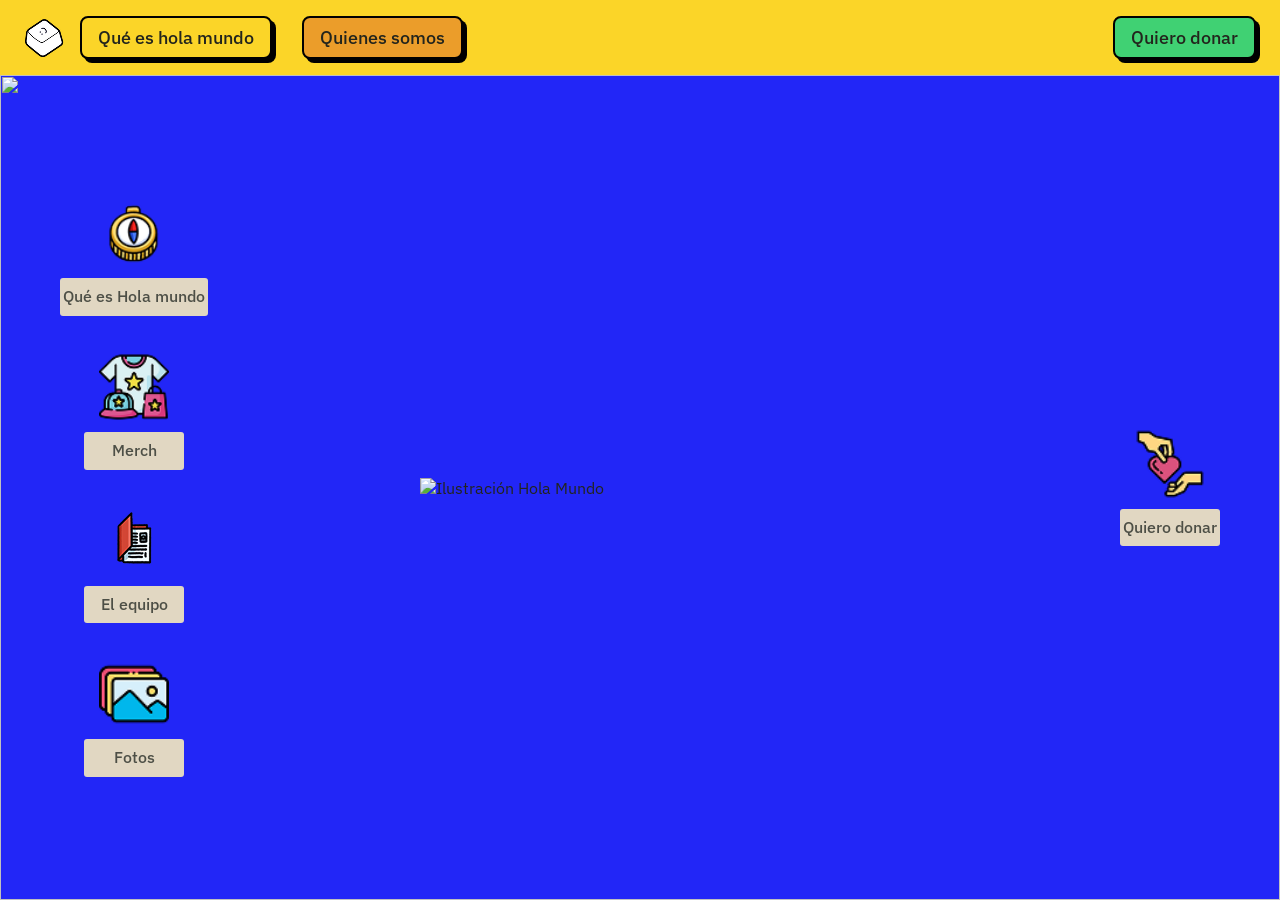
==== index.html @ 10edfa1c "Primer commit: sitio completo con sistema de ventanas y Fotos" ====
<!DOCTYPE html>
<html lang="es">
<head>
  <meta charset="UTF-8">
  <meta name="viewport" content="width=device-width, initial-scale=1.0">
  <title>Hola Mundo</title>
  <link rel="preconnect" href="https://fonts.googleapis.com">
  <link rel="preconnect" href="https://fonts.gstatic.com" crossorigin>
  <link href="https://fonts.googleapis.com/css2?family=IBM+Plex+Sans:ital,wght@0,400;0,500;0,600;0,700;1,500&display=swap" rel="stylesheet">
  <link rel="stylesheet" href="assets/css/styles.css">
  <link rel="stylesheet" href="assets/css/home.css">
  <!-- window.css se necesita aquí también: las páginas que se abren como
       "ventana" se inyectan DENTRO de index.html, así que sus estilos
       deben estar cargados de antemano. -->
  <link rel="stylesheet" href="assets/css/window.css">
</head>
<body class="page-home">

  <!-- El navbar vive en partials/navbar.html y se inyecta aquí vía fetch
       (ver assets/js/main.js → loadNavbar()). Así queda separado del
       resto del home, más fácil de mantener si en el futuro se reutiliza. -->
  <div id="navbar-slot"></div>

  <main class="home-hero">
    <img class="home-hero__bg" src="assets/img/bg-lines.png" alt="" aria-hidden="true">

    <div class="home-hero__illustration">
      <img src="assets/img/illustration-group.png" alt="Ilustración Hola Mundo">
    </div>

    <div class="home-hero__content">
      <ul class="home-nav-list">
        <li>
          <a href="que-es.html" data-window="que-es.html" class="icon-nav">
            <span class="icon-nav__icon">
              <img src="assets/img/icon/icon-que-es.png" alt="">
            </span>
            <span class="icon-nav__label">Qué es Hola mundo</span>
          </a>
        </li>
        <li>
          <a href="merch.html" data-window="merch.html" class="icon-nav">
            <span class="icon-nav__icon">
              <img src="assets/img/icon/icon-merch.png" alt="">
            </span>
            <span class="icon-nav__label">Merch</span>
          </a>
        </li>
        <li>
          <a href="equipo.html" data-window="equipo.html" class="icon-nav">
            <span class="icon-nav__icon">
              <img src="assets/img/icon/icon-equipo.png" alt="">
            </span>
            <span class="icon-nav__label">El equipo</span>
          </a>
        </li>
        <li>
          <a href="fotos.html" data-window="fotos.html" class="icon-nav">
            <span class="icon-nav__icon">
              <img src="assets/img/icon/icon-fotos.png" alt="">
            </span>
            <span class="icon-nav__label">Fotos</span>
          </a>
        </li>
      </ul>

      <div class="home-hero__donate">
        <a href="dona.html" data-window="dona.html" class="icon-nav">
          <span class="icon-nav__icon">
            <img src="assets/img/icon/icon-donar.png" alt="">
          </span>
          <span class="icon-nav__label">Quiero donar</span>
        </a>
      </div>
    </div>
  </main>

  <!-- Contenedor donde se inyecta cada "ventana" (que-es.html, merch.html,
       etc.) cuando el usuario hace clic en un enlace con [data-window].
       Ver assets/js/main.js. -->
  <div class="window-overlay" id="window-overlay" hidden>
    <div class="window-overlay__slot" id="window-overlay-slot"></div>
  </div>

  <script src="assets/js/main.js"></script>
</body>
</html>
---- assets/css/styles.css ----
/* =============================================
   Hola Mundo — Estilos compartidos
   Reset + variables + componentes reutilizables
   ============================================= */

/* ---- Reset básico ---- */
*,
*::before,
*::after {
  box-sizing: border-box;
}

html,
body {
  margin: 0;
  padding: 0;
}

img {
  display: block;
  max-width: 100%;
}

button {
  font-family: inherit;
  border: none;
  background: none;
  cursor: pointer;
}

a {
  text-decoration: none;
  color: inherit;
}

ul {
  list-style: none;
  margin: 0;
  padding: 0;
}

/* ---- Variables de diseño ---- */
:root {
  /* Colores de marca */
  --color-yellow: #fbd528;
  --color-orange: #eb9d2a;
  --color-green: #40d173;
  --color-blue: #2226f7;
  --color-beige: #e1d7c2;

  /* Texto */
  --color-text-dark: #23251d;
  --color-text-gray: #4d4f46;
  --color-black: #000000;

  /* Tipografía */
  --font-main: 'IBM Plex Sans', system-ui, sans-serif;

  /* Efecto de botón "3D" (offset shadow estilo neo-brutalista) */
  --shadow-offset: 4px;
}

body {
  font-family: var(--font-main);
  color: var(--color-text-dark);
}

/* =============================================
   Botones reutilizables
   Estilo "3D": borde negro + sombra sólida offset
   ============================================= */

.btn {
  display: inline-flex;
  align-items: center;
  justify-content: center;
  padding: 8px 16px;
  min-height: 38px;
  border: 2px solid var(--color-black);
  border-radius: 8px;
  font-family: var(--font-main);
  font-weight: 500;
  font-size: 18px;
  color: var(--color-text-dark);
  box-shadow: var(--shadow-offset) var(--shadow-offset) 0 var(--color-black);
  transition: transform 0.12s ease, box-shadow 0.12s ease;
  white-space: nowrap;
}

.btn:hover {
  transform: translate(-2px, -2px);
  box-shadow: calc(var(--shadow-offset) + 2px) calc(var(--shadow-offset) + 2px) 0 var(--color-black);
}

.btn:active {
  transform: translate(0, 0);
  box-shadow: 1px 1px 0 var(--color-black);
}

.btn--secondary {
  background-color: var(--color-orange);
}

/* Botón secundario "activo" (página actual) usa amarillo */
.btn--secondary.is-active {
  background-color: var(--color-yellow);
}

.btn--primary {
  background-color: var(--color-green);
}

/* ---- Íconos de navegación (home hub) ---- */
.icon-nav {
  display: flex;
  flex-direction: column;
  align-items: center;
  gap: 10px;
  background: none;
}

.icon-nav__icon {
  display: flex;
  align-items: center;
  justify-content: center;
  width: 70px;
  height: 70px;
  transition: transform 0.18s ease;
}

.icon-nav__icon img {
  width: 100%;
  height: 100%;
  object-fit: contain;
  filter: drop-shadow(0 0 0 rgba(0, 0, 0, 0));
  transition: filter 0.18s ease;
}

.icon-nav__label {
  display: flex;
  align-items: center;
  justify-content: center;
  padding: 10px 3px;
  background-color: var(--color-beige);
  border-radius: 3px;
  color: var(--color-text-gray);
  font-size: 16px;
  font-weight: 500;
  text-align: center;
  min-width: 100px;
  line-height: 1.1;
  transition: background-color 0.18s ease, color 0.18s ease;
}

.icon-nav:hover .icon-nav__icon,
.icon-nav:focus-visible .icon-nav__icon {
  transform: translateY(-4px) scale(1.08);
}

.icon-nav:hover .icon-nav__icon img,
.icon-nav:focus-visible .icon-nav__icon img {
  filter: drop-shadow(0 4px 6px rgba(0, 0, 0, 0.25));
}

.icon-nav:hover .icon-nav__label,
.icon-nav:focus-visible .icon-nav__label {
  background-color: var(--color-yellow);
  color: var(--color-text-dark);
}

/* =============================================
   Header / Menubar
   ============================================= */

.site-header {
  position: sticky;
  top: 0;
  z-index: 60; /* por debajo del overlay (100), pero siempre por encima del contenido del home */
  display: flex;
  align-items: center;
  gap: 16px;
  padding: 16px 24px;
  background-color: var(--color-yellow);
  flex-shrink: 0;
}

.site-header__logo {
  width: 40px;
  height: 40px;
  flex-shrink: 0;
}

.site-header__logo img {
  width: 100%;
  height: 100%;
  object-fit: cover;
}

/* ---- Versión con texto (pantallas grandes) ---- */
.site-header__nav-text {
  display: flex;
  flex: 1;
  align-items: center;
  justify-content: space-between;
  gap: 16px;
}

.site-header__nav {
  display: flex;
  align-items: center;
  gap: 30px;
  flex-wrap: wrap;
}

/* ---- Versión con solo ícono (pantallas chicas) ----
   Oculta por defecto; el media query de abajo la muestra y esconde
   la de texto en su lugar. */
.site-header__icon-nav {
  display: none;
  flex: 1;
  align-items: center;
  justify-content: center;
  gap: 16px;
  flex-wrap: wrap;
}

@media (max-width: 700px) {
  .site-header__nav-text {
    display: none;
  }

  .site-header__icon-nav {
    display: flex;
  }
}

/* Botón de solo ícono — mismo lenguaje visual 3D (borde + sombra sólida)
   que .btn, pero cuadrado y sin texto. */
.icon-btn {
  display: flex;
  align-items: center;
  justify-content: center;
  width: 44px;
  height: 44px;
  padding: 8px;
  border: 2px solid var(--color-black);
  border-radius: 8px;
  box-shadow: 4px 4px 0 var(--color-black);
  transition: transform 0.12s ease, box-shadow 0.12s ease;
  flex-shrink: 0;
}

.icon-btn img {
  width: 100%;
  height: 100%;
  object-fit: contain;
}

.icon-btn:hover {
  transform: translate(-2px, -2px);
  box-shadow: 6px 6px 0 var(--color-black);
}

.icon-btn:active {
  transform: translate(0, 0);
  box-shadow: 1px 1px 0 var(--color-black);
}

.icon-btn--secondary {
  background-color: var(--color-orange);
}

.icon-btn--secondary.is-active {
  background-color: var(--color-yellow);
}

.icon-btn--primary {
  background-color: var(--color-green);
}

/* Utilidad de accesibilidad: oculta visualmente pero deja disponible a lectores de pantalla */
.visually-hidden {
  position: absolute;
  width: 1px;
  height: 1px;
  padding: 0;
  margin: -1px;
  overflow: hidden;
  clip: rect(0, 0, 0, 0);
  white-space: nowrap;
  border: 0;
}
---- assets/css/home.css ----
/* =============================================
   Home — Estilos específicos
   ============================================= */

/* El body de esta página (marcado con .page-home) ocupa exactamente el
   alto de la pantalla: header + hero se reparten el espacio con flexbox,
   en vez de que el hero calcule su alto con un "calc(100vh - Npx)" fijo
   que fácilmente se desincroniza y obliga a hacer scroll. */
body.page-home {
  display: flex;
  flex-direction: column;
  min-height: 100vh;
}

.home-hero {
  position: relative;
  display: flex;
  flex: 1;
  min-height: 0; /* permite que flex calcule la altura real disponible, sin desbordar */
  flex-direction: column;
  width: 100%;
  background-color: var(--color-blue);
  overflow: hidden;
}

/* Patrón de líneas decorativo de fondo */
.home-hero__bg {
  position: absolute;
  inset: 0;
  width: 100%;
  height: 100%;
  object-fit: cover;
  pointer-events: none;
  z-index: 0;
}

/* Ilustración central (logo grande) */
.home-hero__illustration {
  position: absolute;
  top: 50%;
  left: 50%;
  transform: translate(-50%, -50%);
  width: min(440px, 60vw);
  z-index: 1;
  pointer-events: none;
}

.home-hero__illustration img {
  width: 100%;
  height: auto;
}

/* Fila principal: navegación ilustrada izquierda + donar derecha */
.home-hero__content {
  position: relative;
  z-index: 2;
  display: flex;
  align-items: center;
  justify-content: space-between;
  flex: 1;
  width: 100%;
  padding: 40px 60px;
  gap: 24px;
}

.home-nav-list {
  display: flex;
  flex-direction: column;
  gap: 36px;
}

.home-hero__donate {
  display: flex;
  align-items: flex-end;
  height: 100%;
}

/* ---- Responsive ---- */
@media (max-width: 900px) {
  .home-hero__content {
    flex-direction: column;
    justify-content: center;
    padding: 48px 24px;
    gap: 48px;
  }

  .home-nav-list {
    display: grid;
    grid-template-columns: repeat(2, 1fr);
    justify-items: center;
    row-gap: 32px;
    column-gap: 24px;
  }

  /* En desktop la ilustración se centra con position:absolute (queda
     detrás/entre los íconos a propósito). En móvil eso provoca que quede
     ENCIMA del grid de íconos sin importar cuántos haya, tapándolos
     (bug reportado). Acá la sacamos del posicionamiento absoluto para que
     vuelva a fluir en el documento — como es el primer elemento dentro
     de .home-hero, queda arriba del todo, sin pisar nada. */
  .home-hero__illustration {
    position: static;
    transform: none;
    width: min(200px, 55vw);
    margin: 16px auto 0;
  }
}

@media (max-width: 480px) {
  .home-hero__donate .icon-nav__label,
  .home-nav-list .icon-nav__label {
    min-width: 80px;
    font-size: 14px;
  }

  /* El navbar de solo-ícono ya es compacto (logo + 3 botones de 44px),
     así que no necesita apilarse — solo achicamos un poco el gap para
     pantallas muy angostas. */
  .site-header {
    padding: 12px 16px;
    gap: 10px;
  }

  .site-header__icon-nav {
    gap: 10px;
  }
}
---- assets/css/window.css ----
/* =============================================
   Window chrome — estilo "ventana de navegador"
   Compartido por TODAS las páginas excepto Home,
   ya que cada página se simula como una ventana
   emergente flotando sobre el escritorio (index.html)
   ============================================= */

/* =============================================
   Overlay de ventanas sobre index.html (Opción C:
   fetch + inyección). El contenido de cada página
   se copia dentro de #window-overlay-slot mediante JS.
   Ver assets/js/main.js.
   ============================================= */

:root {
  /* JS actualiza este valor con el alto real del navbar amarillo */
  --header-height: 96px;
}

.window-overlay {
  position: fixed;
  top: var(--header-height);
  left: 0;
  right: 0;
  bottom: 0;
  z-index: 100;
  display: flex;
  align-items: center;
  justify-content: center;
  padding: 40px 24px;

  /* Fondo borroso: se ve el escritorio (íconos, fondo azul) difuminado
     detrás de la ventana. El navbar amarillo queda AFUERA de esta capa
     (empieza en top: var(--header-height)), así que siempre se ve nítido. */
  background-color: rgba(20, 20, 15, 0.18);
  backdrop-filter: blur(10px);
  -webkit-backdrop-filter: blur(10px);

  /* Fade in/out del overlay completo */
  opacity: 0;
  visibility: hidden;
  transition: opacity 0.25s ease, visibility 0s linear 0.25s;
}

.window-overlay.is-open {
  opacity: 1;
  visibility: visible;
  transition: opacity 0.25s ease, visibility 0s linear 0s;
}

.window-overlay[hidden] {
  display: none;
}

.window-overlay__slot {
  width: 100%;
  display: flex;
  justify-content: center;
}

/* La .window inyectada hereda su propio estilo de window.css;
   aquí controlamos el límite de alto Y la animación de entrada/salida
   (fade + leve escala) de la ventana en sí. */
.window-overlay .window {
  max-height: calc(100vh - var(--header-height) - 80px);
  opacity: 0;
  transform: scale(0.97) translateY(6px);
  transition: opacity 0.25s ease, transform 0.25s ease;
}

.window-overlay.is-open .window {
  opacity: 1;
  transform: scale(1) translateY(0);
}

/* ---- Estado "maximizado": ocupa todo el espacio debajo del navbar,
   el navbar amarillo se mantiene siempre visible arriba. ---- */
.window-overlay.is-maximized {
  padding: 0;
  align-items: stretch;
  justify-content: stretch;
}

.window-overlay.is-maximized .window {
  width: 100%;
  height: 100%;
  max-width: none;
  max-height: none;
  border-radius: 0;
}

@media (max-width: 700px) {
  .window-overlay {
    padding: 12px;
  }

  .window-overlay .window {
    max-height: calc(100vh - var(--header-height) - 24px);
  }
}

/* ---- Fondo de "escritorio" mientras la ventana no está
   integrada aún vía JS sobre index.html ---- */
.desktop-backdrop {
  display: flex;
  align-items: center;
  justify-content: center;
  min-height: 100vh;
  padding: 40px 20px;
  background-color: var(--color-blue);
}

/* ---- Contenedor de la ventana ---- */
.window {
  display: flex;
  flex-direction: column;
  align-items: center;
  width: 100%;
  max-width: 972px;
  max-height: 90vh;
  background-color: #fff;
  border: 1px solid #9ea096;
  border-radius: 4px;
  box-shadow: 0px 25px 50px -12px rgba(0, 0, 0, 0.25);
  overflow: hidden;
}

/* ---- Barra de título (verde) ---- */
.window__titlebar {
  display: flex;
  align-items: center;
  gap: 19px;
  width: 100%;
  flex-shrink: 0;
  padding: 4px 2px;
  background-color: var(--color-green);
  border-bottom: 1px solid #bfc1b7;
  backdrop-filter: blur(32px);
  flex-shrink: 0;
}

.window__menu {
  display: flex;
  align-items: center;
  gap: 2px;
  width: 46px;
  height: 28px;
  flex-shrink: 0;
  padding: 0 4px;
}

.window__menu img {
  width: 20px;
  height: 20px;
}

.window__address {
  display: flex;
  flex: 1;
  align-items: center;
  justify-content: center;
  gap: 8px;
  height: 20px;
  overflow: hidden;
}

.window__address-title {
  font-family: var(--font-main);
  font-weight: 600;
  font-size: 14px;
  color: var(--color-text-dark);
  white-space: nowrap;
}

.window__address-icon {
  width: 24px;
  height: 24px;
  flex-shrink: 0;
}

.window__actions {
  display: flex;
  align-items: center;
  gap: 4px;
  flex-shrink: 0;
  padding-right: 6px;
}

.window__action-btn {
  display: flex;
  align-items: center;
  justify-content: center;
  width: 28px;
  height: 27px;
  border-radius: 4px;
  border: 1px solid transparent;
}

.window__action-btn img {
  width: 18px;
  height: 18px;
}

.window__action-btn:hover {
  background-color: rgba(255, 255, 255, 0.35);
}

/* ---- Cuerpo de la ventana (contenido, con scroll propio) ---- */
.window__body {
  width: 100%;
  flex: 1;
  min-height: 0; /* clave: permite que overflow-y:auto funcione dentro de un contenedor flex */
  padding: 32px 63px;
  overflow-y: auto;
}

@media (max-width: 700px) {
  .window__body {
    padding: 24px 24px;
  }
}

/* =============================================
   Contenido tipo artículo (usado dentro de .window__body)
   ============================================= */

.article-header {
  position: relative;
  display: flex;
  flex-direction: column;
  gap: 12px;
  padding-right: 200px;
  margin-bottom: 24px;
}

.article-header__image {
  position: absolute;
  top: 0;
  right: -16px;
  width: 200px;
  height: auto;
}

.article-header__title {
  font-family: var(--font-main);
  font-weight: 700;
  font-size: 30px;
  letter-spacing: -0.75px;
  line-height: 1.2;
  color: #111827;
  margin: 0;
}

.article-header__desc {
  font-family: var(--font-main);
  font-weight: 400;
  font-size: 16px;
  line-height: 1.5;
  color: #374151;
  margin: 0;
}

.article-section {
  margin-bottom: 24px;
}

.article-section__title {
  font-family: var(--font-main);
  font-weight: 700;
  font-size: 20px;
  letter-spacing: -0.5px;
  color: #111827;
  margin: 0 0 12px;
}

.article-section p {
  font-family: var(--font-main);
  font-size: 16px;
  line-height: 1.5;
  color: #374151;
  margin: 0 0 12px;
}

.article-section p:last-child {
  margin-bottom: 0;
}

.article-section strong {
  font-weight: 500;
}

/* =============================================
   Acordeón "Contenido"
   ============================================= */

.accordion-title {
  font-family: var(--font-main);
  font-weight: 600;
  font-size: 18px;
  letter-spacing: -0.45px;
  color: #111827;
  margin: 0 0 12px;
}

.accordion {
  border: 1px solid #bfc1b7;
  border-radius: 4px;
  overflow: hidden;
}

.accordion__item {
  border-top: 1px solid #bfc1b7;
  background-color: #fff;
}

.accordion__item:first-child {
  border-top: none;
}

.accordion__summary {
  display: flex;
  align-items: center;
  gap: 52px;
  padding: 12px 32px;
  cursor: pointer;
  list-style: none;
}

.accordion__summary::-webkit-details-marker {
  display: none;
}

.accordion__title-group {
  display: flex;
  flex: 1;
  align-items: center;
  gap: 12px;
  min-width: 0;
}

.accordion__icon {
  width: 24px;
  height: 24px;
  flex-shrink: 0;
}

.accordion__label {
  font-family: var(--font-main);
  font-weight: 700;
  font-size: 16px;
  color: #000;
}

.accordion__chevron {
  width: 24px;
  height: 24px;
  flex-shrink: 0;
  transition: transform 0.2s ease;
}

.accordion__item[open] .accordion__chevron {
  transform: rotate(180deg);
}

.accordion__content {
  padding: 0 32px 16px calc(32px + 24px + 12px);
  font-family: var(--font-main);
  font-size: 15px;
  line-height: 1.5;
  color: #374151;
}

/* =============================================
   Página "El equipo"
   ============================================= */

.window__body--equipo {
  display: flex;
  flex-direction: column;
  gap: 10px;
}

.window__body--equipo .article-header__title {
  padding-right: 0;
  margin-bottom: 0;
}

.team-banner {
  width: 100%;
  aspect-ratio: 886 / 301;
  border-radius: 4px;
  overflow: hidden;
  margin-bottom: 10px;
}

.team-banner img {
  width: 100%;
  height: 100%;
  object-fit: cover;
}

/* ---- Variante de header sin imagen lateral (ej. Dona) ---- */
.article-header--no-image {
  padding-right: 0;
}

/* =============================================
   Página "Dona"
   ============================================= */

.donate-method {
  display: flex;
  flex-direction: column;
  align-items: flex-start;
  gap: 12px;
}

.donate-method__title {
  font-family: var(--font-main);
  font-weight: 700;
  font-size: 20px;
  letter-spacing: -0.5px;
  color: #111827;
  margin: 0;
}

.donate-method__image {
  width: 181px;
  height: 184px;
  border-radius: 24px;
  overflow: hidden;
}

.donate-method__image img {
  width: 100%;
  height: 100%;
  object-fit: cover;
}

.donate-method__phone {
  font-family: var(--font-main);
  font-size: 16px;
  color: #374151;
  margin: 0;
}

.btn--small {
  min-height: 24px;
  padding: 5px 8px;
  font-size: 14px;
  border-radius: 6px;
  box-shadow: 2px 2px 0 var(--color-black);
}

.btn--small:hover {
  box-shadow: 4px 4px 0 var(--color-black);
}

/* =============================================
   Página "Merch" — grilla de productos
   (mismo patrón visual que .donate-method de Dona)
   ============================================= */

.product-grid {
  display: flex;
  flex-wrap: wrap;
  gap: 32px;
}

.product-card {
  display: flex;
  flex-direction: column;
  align-items: flex-start;
  gap: 12px;
  width: 181px;
}

.product-card__title {
  font-family: var(--font-main);
  font-weight: 700;
  font-size: 20px;
  letter-spacing: -0.5px;
  color: #111827;
  margin: 0;
}

.product-card__image {
  width: 181px;
  height: 184px;
  border-radius: 24px;
  overflow: hidden;
}

.product-card__image img {
  width: 100%;
  height: 100%;
  object-fit: cover;
}

.product-card__row {
  display: flex;
  align-items: center;
  justify-content: space-between;
  width: 100%;
}

.product-card__price {
  font-family: var(--font-main);
  font-size: 16px;
  color: #374151;
}

/* =============================================
   Página "Fotos" — reproductor de casetes
   ============================================= */

.fotos-tagline {
  font-family: var(--font-main);
  font-style: italic;
  font-weight: 500;
  font-size: 16px;
  color: #374151;
  margin: 0;
}

.fotos-player {
  display: flex;
  align-items: flex-start;
  justify-content: center;
  gap: 52px;
  margin-top: 24px;
}

/* ---- Lista de casetes ----
   flex: 0 1 340px → NO crece (así ya no le compite espacio al TV cuando
   sobra), pero sí puede encogerse un poco en pantallas angostas. */
.cassette-list {
  display: flex;
  flex: 0 1 340px;
  flex-direction: column;
  gap: 10px;
  min-width: 0;
  max-width: 420px;
}

.cassette-item__number {
  display: flex;
  align-items: center;
  justify-content: center;
  width: 24px;
  height: 24px;
  flex-shrink: 0;
  border-radius: 50%;
  background-color: #fff;
  border: 1px solid #9ea096;
  font-family: var(--font-main);
  font-weight: 700;
  font-size: 12px;
}

/* ---- TV / reproductor ----
   El marco (fotos-tv-frame.png) cubre SOLO la carcasa + pantalla (sin la
   bandeja de abajo). La foto se coloca DETRÁS de él, encajando en el
   hueco de pantalla. La bandeja (casete insertado + controles) es un
   bloque CSS aparte, real y dinámico — no depende de ninguna imagen. */
.fotos-tv {
  display: flex;
  flex-direction: column;
  flex: 1 0 385px; /* crece para llenar el resto; el "0" evita que se encoja */
  width: 385px; /* tamaño base/mínimo de referencia */
  max-width: 600px; /* tope para que no quede gigante en pantallas muy anchas */
}

.fotos-tv__screen-wrap {
  position: relative;
  width: 100%;
}

.fotos-tv__frame {
  display: block;
  width: 100%;
  height: auto;
  position: relative;
  z-index: 2;
  pointer-events: none;
}

/* Porcentajes calculados sobre el recorte SIN bandeja (solo carcasa+pantalla) */
.fotos-tv__photo {
  position: absolute;
  left: 5.8%;
  right: 5.7%;
  top: 5.8%;
  bottom: 2.6%;
  overflow: hidden;
  background-color: #000;
  z-index: 1;
}

.fotos-tv__photo img {
  width: 100%;
  height: 100%;
  object-fit: cover;
  display: block;
}

/* ---- Bandeja: casete insertado + controles (HTML/CSS real) ----
   Se usa en DOS lugares: dentro del TV (bandeja "activa", con los 3
   controles ◀ ■ ▶) y en cada fila de la lista de casetes (modificador
   --compact, con un solo botón ▶ que selecciona esa sesión). */
.fotos-tv__tray {
  display: flex;
  align-items: center;
  justify-content: space-between;
  gap: 10px;
  margin-top: 12px;
  padding: 8px 10px;
  background-color: #2b2b28;
  border-radius: 8px;
}

/* Variante usada en la lista: sin el margen superior (el gap de
   .cassette-list ya separa las filas) y con un resalte cuando está activa. */
.fotos-tv__tray--compact {
  margin-top: 0;
  width: 100%;
  transition: box-shadow 0.15s ease;
}

.fotos-tv__tray--compact.is-active {
  box-shadow: 0 0 0 2px var(--color-black);
}

.fotos-tv__slot {
  display: flex;
  flex: 1;
  align-items: center;
  gap: 8px;
  min-width: 0;
  padding: 6px 12px;
  background-color: #fdfdf8;
  border: 2px solid #000;
  border-radius: 4px;
}

.fotos-tv__slot-label {
  flex: 1;
  font-family: 'Arial', sans-serif;
  font-weight: 700;
  font-size: 12px;
  color: #000;
  white-space: nowrap;
  overflow: hidden;
  text-overflow: ellipsis;
}

.fotos-tv__slot-icon {
  flex-shrink: 0;
  width: 16px;
  height: 16px;
  border-radius: 3px;
  background: linear-gradient(135deg, #2226f7 0%, #eb9d2a 50%, #40d173 100%);
}

.fotos-tv__controls {
  display: flex;
  align-items: center;
  gap: 4px;
  flex-shrink: 0;
}

.fotos-control {
  display: flex;
  align-items: center;
  justify-content: center;
  width: 26px;
  height: 26px;
  border-radius: 4px;
  background-color: #3a3a36;
  color: #e5e5df;
  transition: background-color 0.15s ease;
}

.fotos-control svg {
  width: 16px;
  height: 16px;
}

.fotos-control:hover {
  background-color: #4c4c46;
}

.fotos-control--decorative {
  cursor: default;
  opacity: 0.7;
}

.fotos-control--decorative:hover {
  background-color: #3a3a36;
}

/* ---- Responsive ---- */
@media (max-width: 800px) {
  .fotos-player {
    flex-direction: column;
    align-items: center;
  }

  .cassette-list {
    width: 100%;
    max-width: 385px;
  }

  .fotos-tv {
    width: 100%;
    max-width: 385px;
  }
}

/* ---- Pie de la ventana: botón de acción ---- */
.window__footer {
  display: flex;
  justify-content: flex-end;
  width: 100%;
  padding: 24px 0 0;
}
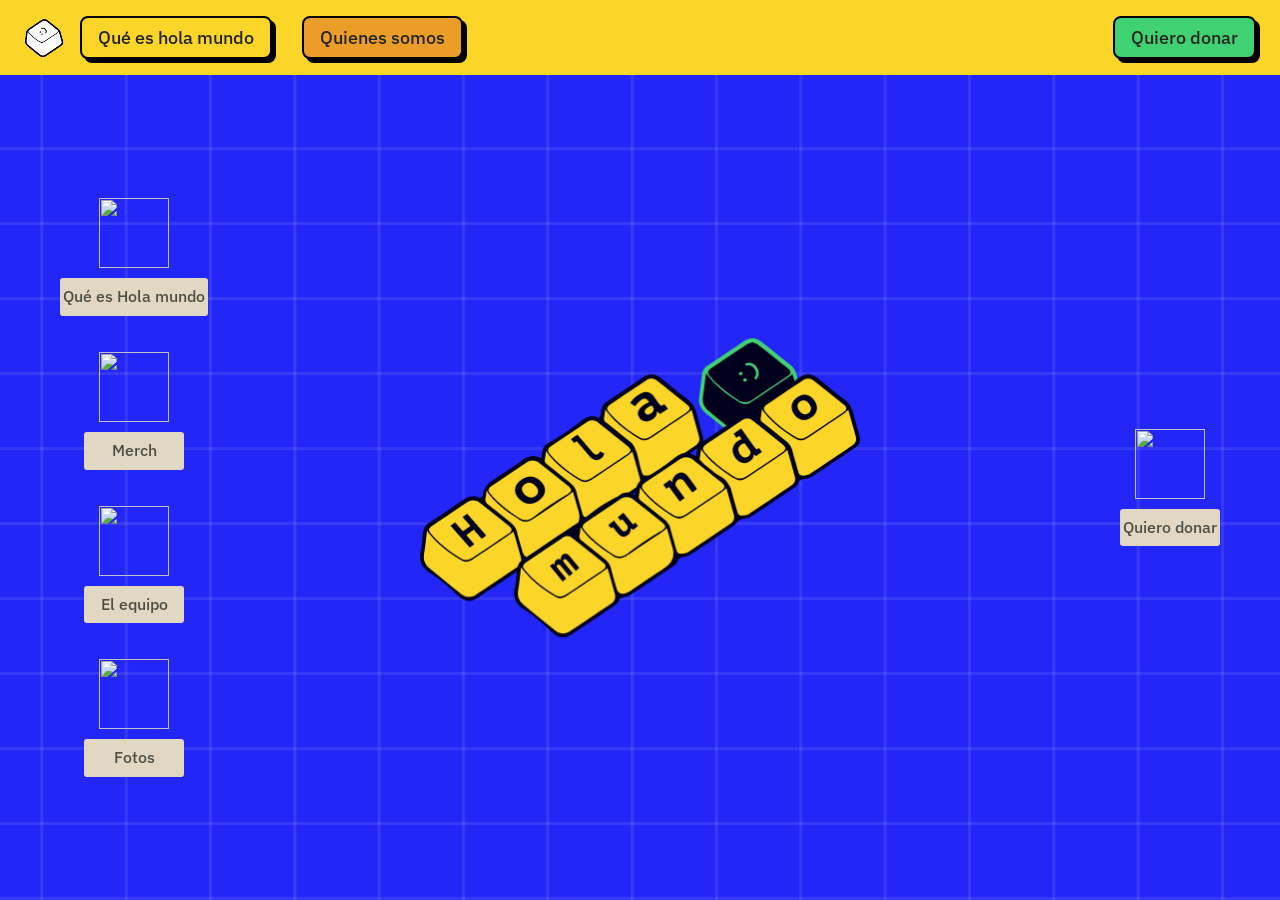
==== commit c4d2006b: "Arreglar responsive de que-es en móvil + agregar favicon + card" ====
--- a/index.html
+++ b/index.html
@@ -3,7 +3,21 @@
 <head>
   <meta charset="UTF-8">
   <meta name="viewport" content="width=device-width, initial-scale=1.0">
+  <link rel="icon" type="image/png" href="assets/img/logo.png">
   <title>Hola Mundo</title>
+
+  <!-- Open Graph / Twitter Card — vista previa al compartir el link -->
+  <meta property="og:title" content="Hola Mundo">
+  <meta property="og:description" content="Proyecto tecnopedagógico que acerca a niños y jóvenes de 13 a 18 años a través de talleres prácticos de tecnología, en Pereira.">
+  <meta property="og:image" content="https://hola-mundo-pei.github.io/hola-mundo/assets/img/illustration-group.png">
+  <meta property="og:url" content="https://hola-mundo-pei.github.io/hola-mundo/">
+  <meta property="og:type" content="website">
+  <meta property="og:locale" content="es_CO">
+
+  <meta name="twitter:card" content="summary_large_image">
+  <meta name="twitter:title" content="Hola Mundo">
+  <meta name="twitter:description" content="Proyecto tecnopedagógico que acerca a niños y jóvenes de 13 a 18 años a través de talleres prácticos de tecnología, en Pereira.">
+  <meta name="twitter:image" content="https://hola-mundo-pei.github.io/hola-mundo/assets/img/illustration-group.png">
   <link rel="preconnect" href="https://fonts.googleapis.com">
   <link rel="preconnect" href="https://fonts.gstatic.com" crossorigin>
   <link href="https://fonts.googleapis.com/css2?family=IBM+Plex+Sans:ital,wght@0,400;0,500;0,600;0,700;1,500&display=swap" rel="stylesheet">
@@ -33,7 +47,7 @@
         <li>
           <a href="que-es.html" data-window="que-es.html" class="icon-nav">
             <span class="icon-nav__icon">
-              <img src="assets/img/icon/icon-que-es.png" alt="">
+              <img src="assets/img/icon-que-es.png" alt="">
             </span>
             <span class="icon-nav__label">Qué es Hola mundo</span>
           </a>
@@ -41,7 +55,7 @@
         <li>
           <a href="merch.html" data-window="merch.html" class="icon-nav">
             <span class="icon-nav__icon">
-              <img src="assets/img/icon/icon-merch.png" alt="">
+              <img src="assets/img/icon-merch.png" alt="">
             </span>
             <span class="icon-nav__label">Merch</span>
           </a>
@@ -49,7 +63,7 @@
         <li>
           <a href="equipo.html" data-window="equipo.html" class="icon-nav">
             <span class="icon-nav__icon">
-              <img src="assets/img/icon/icon-equipo.png" alt="">
+              <img src="assets/img/icon-equipo.png" alt="">
             </span>
             <span class="icon-nav__label">El equipo</span>
           </a>
@@ -57,7 +71,7 @@
         <li>
           <a href="fotos.html" data-window="fotos.html" class="icon-nav">
             <span class="icon-nav__icon">
-              <img src="assets/img/icon/icon-fotos.png" alt="">
+              <img src="assets/img/icon-fotos.png" alt="">
             </span>
             <span class="icon-nav__label">Fotos</span>
           </a>
@@ -67,7 +81,7 @@
       <div class="home-hero__donate">
         <a href="dona.html" data-window="dona.html" class="icon-nav">
           <span class="icon-nav__icon">
-            <img src="assets/img/icon/icon-donar.png" alt="">
+            <img src="assets/img/icon-donar.png" alt="">
           </span>
           <span class="icon-nav__label">Quiero donar</span>
         </a>
--- a/assets/css/window.css
+++ b/assets/css/window.css
@@ -217,6 +217,22 @@
 @media (max-width: 700px) {
   .window__body {
     padding: 24px 24px;
+  }
+
+  /* En desktop la ilustración flota a la derecha del título con
+     position:absolute (reservando 200px fijos vía padding-right). En
+     móvil eso deja muy poco espacio para el texto y la imagen termina
+     tapándolo (bug reportado). Acá la sacamos del posicionamiento
+     absoluto para que fluya normal — como es el primer elemento del
+     HTML, queda arriba del título, centrada y más chica. */
+  .article-header {
+    padding-right: 0;
+  }
+
+  .article-header__image {
+    position: static;
+    width: 140px;
+    margin: 0 auto;
   }
 }
 
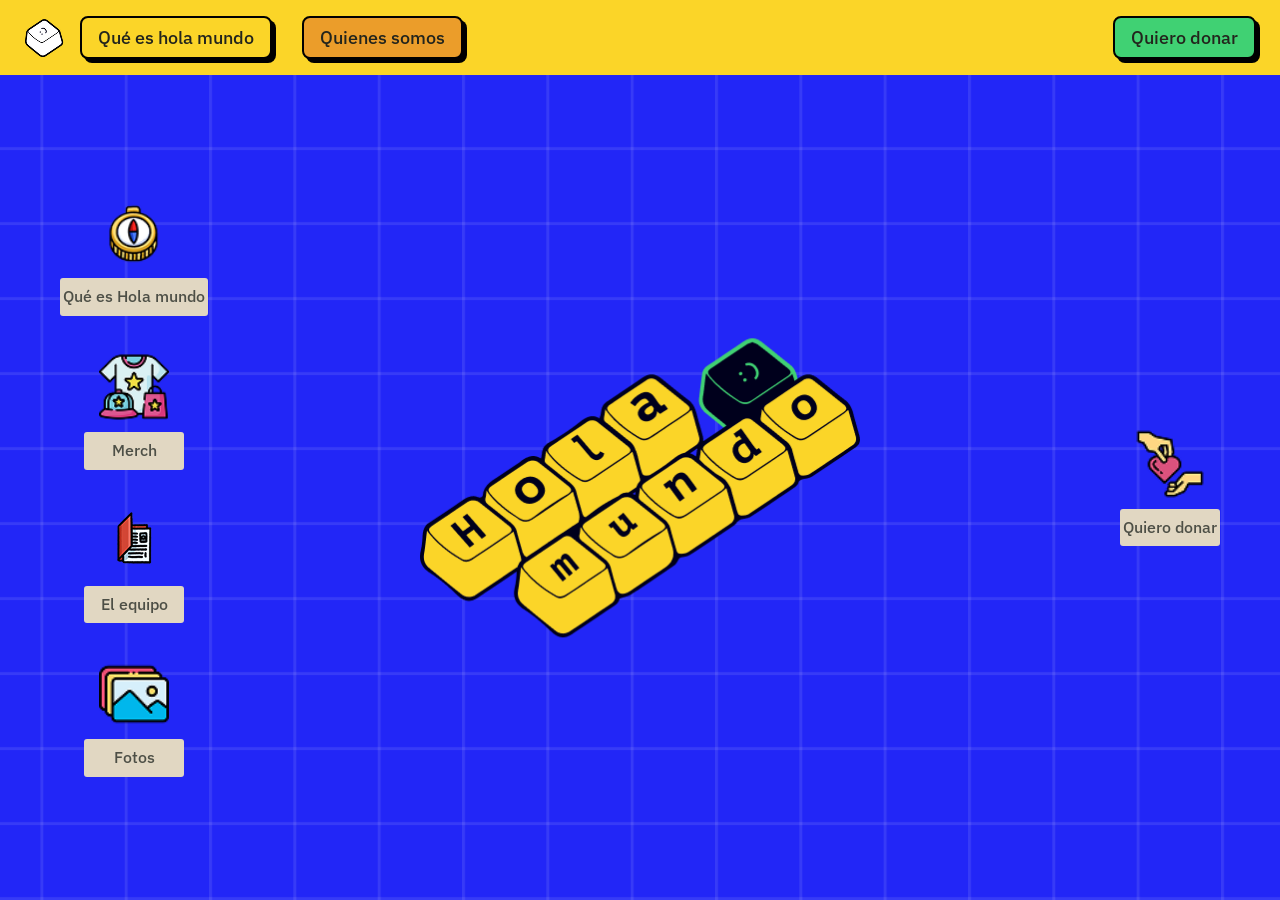
==== commit 8b09c1be: "Actualizacion iconos index" ====
--- a/index.html
+++ b/index.html
@@ -47,7 +47,7 @@
         <li>
           <a href="que-es.html" data-window="que-es.html" class="icon-nav">
             <span class="icon-nav__icon">
-              <img src="assets/img/icon-que-es.png" alt="">
+              <img src="assets/img/icon/icon-que-es.png" alt="">
             </span>
             <span class="icon-nav__label">Qué es Hola mundo</span>
           </a>
@@ -55,7 +55,7 @@
         <li>
           <a href="merch.html" data-window="merch.html" class="icon-nav">
             <span class="icon-nav__icon">
-              <img src="assets/img/icon-merch.png" alt="">
+              <img src="assets/img/icon/icon-merch.png" alt="">
             </span>
             <span class="icon-nav__label">Merch</span>
           </a>
@@ -63,7 +63,7 @@
         <li>
           <a href="equipo.html" data-window="equipo.html" class="icon-nav">
             <span class="icon-nav__icon">
-              <img src="assets/img/icon-equipo.png" alt="">
+              <img src="assets/img/icon/icon-equipo.png" alt="">
             </span>
             <span class="icon-nav__label">El equipo</span>
           </a>
@@ -71,7 +71,7 @@
         <li>
           <a href="fotos.html" data-window="fotos.html" class="icon-nav">
             <span class="icon-nav__icon">
-              <img src="assets/img/icon-fotos.png" alt="">
+              <img src="assets/img/icon/icon-fotos.png" alt="">
             </span>
             <span class="icon-nav__label">Fotos</span>
           </a>
@@ -81,7 +81,7 @@
       <div class="home-hero__donate">
         <a href="dona.html" data-window="dona.html" class="icon-nav">
           <span class="icon-nav__icon">
-            <img src="assets/img/icon-donar.png" alt="">
+            <img src="assets/img/icon/icon-donar.png" alt="">
           </span>
           <span class="icon-nav__label">Quiero donar</span>
         </a>
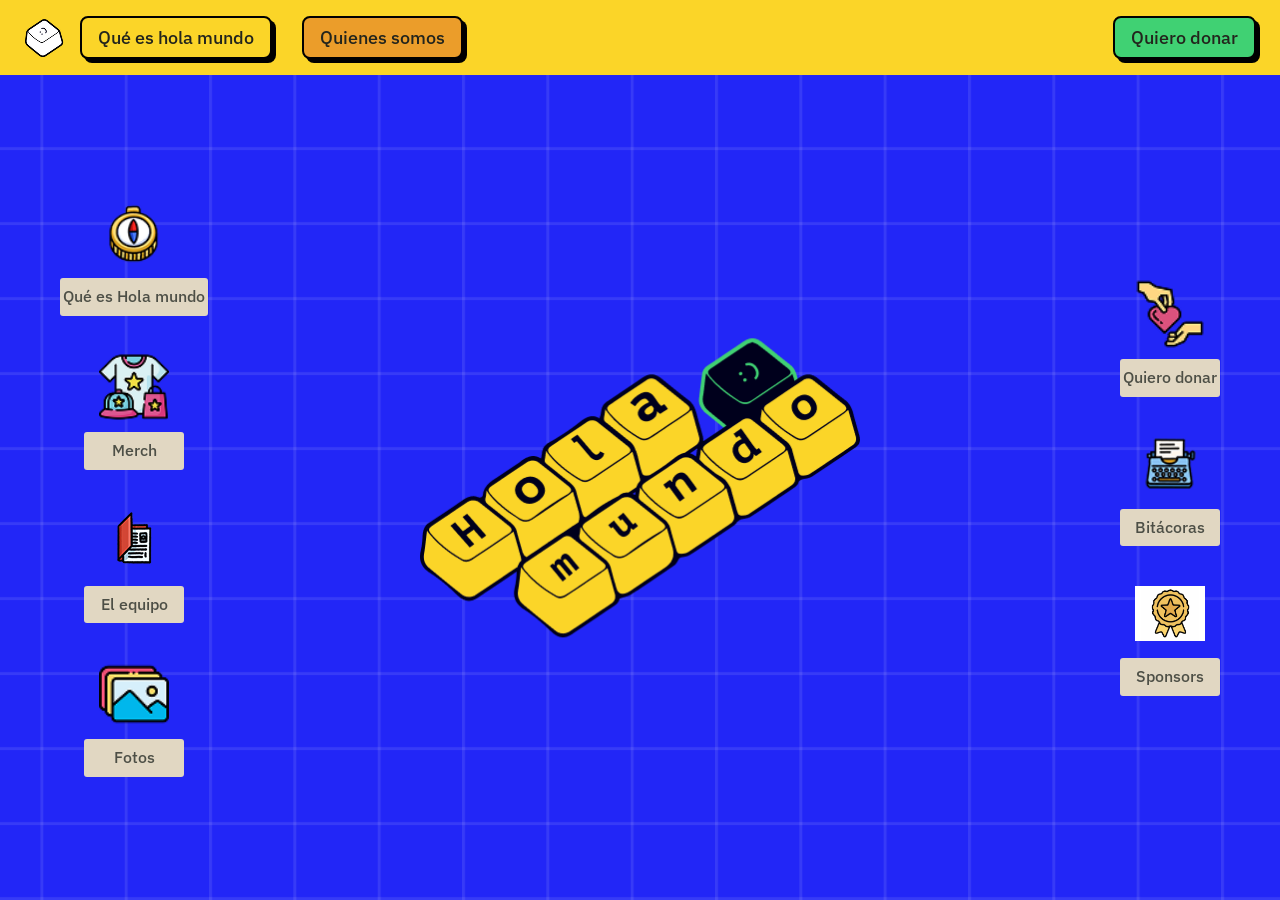
==== commit ea0f91dc: "Agregar páginas Bitácoras y Sponsors, reorganizar rutas de íconos, recortar logos de sponsors" ====
--- a/index.html
+++ b/index.html
@@ -85,6 +85,18 @@
           </span>
           <span class="icon-nav__label">Quiero donar</span>
         </a>
+        <a href="bitacoras.html" data-window="bitacoras.html" class="icon-nav">
+          <span class="icon-nav__icon">
+            <img src="assets/img/icon/icon-bitacora.png" alt="">
+          </span>
+          <span class="icon-nav__label">Bitácoras</span>
+        </a>
+        <a href="sponsors.html" data-window="sponsors.html" class="icon-nav">
+          <span class="icon-nav__icon">
+            <img src="assets/img/icon/icon-sponsors.png" alt="">
+          </span>
+          <span class="icon-nav__label">Sponsors</span>
+        </a>
       </div>
     </div>
   </main>
--- a/assets/css/home.css
+++ b/assets/css/home.css
@@ -71,7 +71,10 @@
 
 .home-hero__donate {
   display: flex;
+  flex-direction: column;
   align-items: flex-end;
+  justify-content: flex-end;
+  gap: 32px;
   height: 100%;
 }
 
@@ -90,6 +93,20 @@
     justify-items: center;
     row-gap: 32px;
     column-gap: 24px;
+  }
+
+  /* Igual que .home-nav-list: en desktop es columna simple (alineada a
+     la derecha), pero en móvil pasa a grid de 2 columnas centrado —
+     importante porque este bloque va a crecer a 4 ítems (Donar,
+     Bitácoras, Sponsors, Papelera). */
+  .home-hero__donate {
+    display: grid;
+    grid-template-columns: repeat(2, 1fr);
+    justify-items: center;
+    align-content: center;
+    row-gap: 32px;
+    column-gap: 24px;
+    height: auto;
   }
 
   /* En desktop la ilustración se centra con position:absolute (queda
--- a/assets/css/window.css
+++ b/assets/css/window.css
@@ -733,6 +733,109 @@
   }
 }
 
+/* =============================================
+   Página "Bitácoras" — grilla de proyectos
+   Reutiliza el mismo diseño de casete de Fotos
+   (.fotos-tv__tray--compact), en grilla en vez de lista.
+   ============================================= */
+
+.bitacoras-grid {
+  display: grid;
+  grid-template-columns: repeat(5, 1fr);
+  gap: 16px 20px;
+  margin-top: 12px;
+}
+
+@media (max-width: 900px) {
+  .bitacoras-grid {
+    grid-template-columns: repeat(3, 1fr);
+  }
+}
+
+@media (max-width: 700px) {
+  .bitacoras-grid {
+    grid-template-columns: repeat(2, 1fr);
+  }
+}
+
+@media (max-width: 420px) {
+  .bitacoras-grid {
+    grid-template-columns: 1fr;
+  }
+}
+
+/* =============================================
+   Página "Sponsors" — grilla de tarjetas
+   Logo por defecto; al hacer hover (desktop) o clic/tap (móvil, sin
+   hover) la tarjeta se resalta y despliega su descripción.
+   ============================================= */
+
+.sponsors-grid {
+  display: grid;
+  grid-template-columns: repeat(auto-fill, minmax(160px, 1fr));
+  gap: 20px;
+  margin-top: 12px;
+}
+
+.sponsor-card {
+  position: relative;
+  display: flex;
+  align-items: center;
+  justify-content: center;
+  aspect-ratio: 2 / 2;
+  padding: 24px;
+  background-color: #fff;
+  border: 2px solid var(--color-black);
+  border-radius: 12px;
+  overflow: hidden;
+  cursor: pointer;
+  transition: transform 0.18s ease, box-shadow 0.18s ease;
+}
+
+.sponsor-card img {
+  max-width: 100%;
+  max-height: 100%;
+  object-fit: contain;
+}
+
+.sponsor-card__desc {
+  position: absolute;
+  inset: 0;
+  display: flex;
+  align-items: center;
+  justify-content: center;
+  padding: 16px;
+  background-color: rgba(253, 253, 248, 0.97);
+  opacity: 0;
+  transform: translateY(6px);
+  transition: opacity 0.18s ease, transform 0.18s ease;
+  pointer-events: none;
+}
+
+.sponsor-card__desc p {
+  margin: 0;
+  font-family: var(--font-main);
+  font-size: 12px;
+  line-height: 1.4;
+  color: var(--color-text-dark);
+  text-align: center;
+}
+
+.sponsor-card:hover,
+.sponsor-card:focus-visible,
+.sponsor-card.is-expanded {
+  transform: translateY(-4px) scale(1.04);
+  box-shadow: 6px 6px 0 var(--color-black);
+  z-index: 1;
+}
+
+.sponsor-card:hover .sponsor-card__desc,
+.sponsor-card:focus-visible .sponsor-card__desc,
+.sponsor-card.is-expanded .sponsor-card__desc {
+  opacity: 1;
+  transform: translateY(0);
+}
+
 /* ---- Pie de la ventana: botón de acción ---- */
 .window__footer {
   display: flex;
